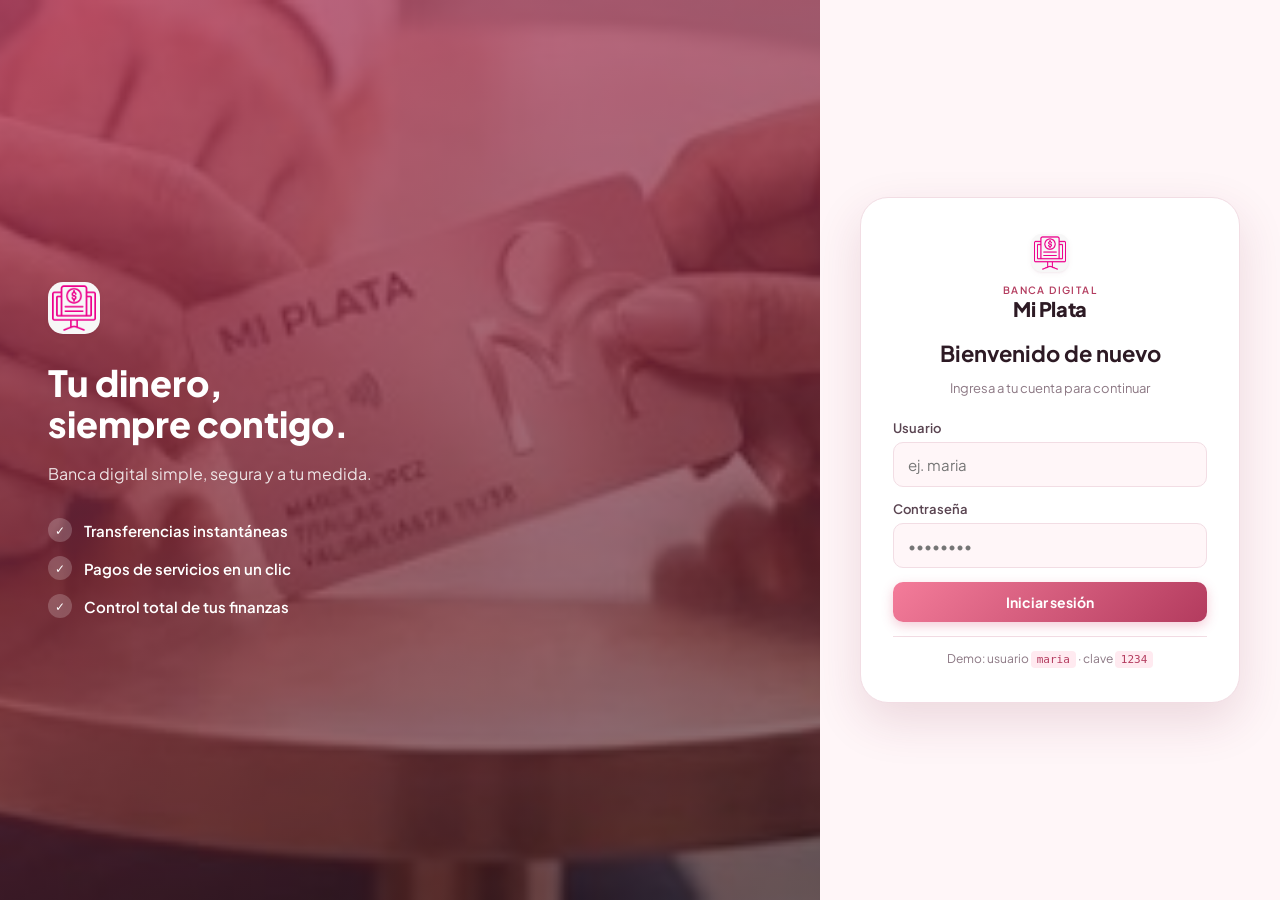
==== index.html @ be12c10a "actualizaciones hechas al cajero" ====
<!DOCTYPE html>
<html lang="es">
<head>
  <meta charset="UTF-8" />
  <meta name="viewport" content="width=device-width, initial-scale=1.0" />
  <title>Mi Plata · Panel del Cajero</title>
  <link rel="preconnect" href="https://fonts.googleapis.com" />
  <link rel="preconnect" href="https://fonts.gstatic.com" crossorigin />
  <link href="https://fonts.googleapis.com/css2?family=Plus+Jakarta+Sans:wght@400;500;600;700;800&display=swap" rel="stylesheet" />
  <link rel="icon" href="img/favicon.ico" type="image/x-icon" />
  <link rel="stylesheet" href="css/main.css" />
</head>
<body>

<!-- ============================================================
     LOGIN
     ============================================================ -->
<div id="login" class="login-screen">

  <!-- Panel promocional (solo desktop) -->
  <div class="login-promo">
    <div class="promo-slide" style="background-image:url('img/miplata_principio.jpg')"></div>
    <div class="promo-slide" style="background-image:url('img/miplata_marketing.jpg');animation-delay:-10s"></div>
    <div class="promo-slide" style="background-image:url('img/miplata_card.jpg');animation-delay:-5s"></div>
    <div class="promo-overlay"></div>
    <div class="promo-content">
      <div class="logo-mark" style="background:url('img/miplatalogo.jpeg') center/cover no-repeat, #fff;width:52px;height:52px;border-radius:15px;margin-bottom:28px"></div>
      <h2 class="promo-titulo">Tu dinero,<br>siempre contigo.</h2>
      <p class="promo-sub">Banca digital simple, segura y a tu medida.</p>
      <ul class="promo-lista">
        <li>Transferencias instantáneas</li>
        <li>Pagos de servicios en un clic</li>
        <li>Control total de tus finanzas</li>
      </ul>
    </div>
  </div>

  <!-- Formulario de login -->
  <div class="login-card-wrap">
    <div class="login-card">
      <div class="logo">
        <div class="logo-mark" style="background:url('img/miplatalogo.jpeg') center/cover no-repeat, #fff;"></div>
        <div style="text-align:center">
          <small>Banca Digital</small>
          <div>Mi Plata</div>
        </div>
      </div>
      <h1>Bienvenido de nuevo</h1>
      <p class="sub">Ingresa a tu cuenta para continuar</p>

      <div id="intentos" class="intentos">⚠ Intento <span id="intentosNum">1</span> de 3</div>

      <form id="formLogin" autocomplete="off">
        <div class="field">
          <label>Usuario</label>
          <input type="text" id="loginUser" placeholder="ej. maria" required />
        </div>
        <div class="field">
          <label>Contraseña</label>
          <input type="password" id="loginPass" placeholder="••••••••" required />
        </div>
        <button type="submit" class="btn btn-primary" style="width:100%;justify-content:center;">
          Iniciar sesión
        </button>
      </form>

      <div class="login-hint">
        Demo: usuario <code>maria</code> · clave <code>1234</code>
      </div>
    </div>
  </div>

</div>

<!-- ============================================================
     APP SHELL
     ============================================================ -->
<div id="app" class="shell hidden">

  <!-- ── Sidebar ─────────────────────────────────────────────────────── -->
  <aside class="sidebar" id="sidebar">
    <div class="logo">
      <div class="logo-mark" style="background:url('img/miplatalogo.jpeg') center/cover no-repeat, #fff;"></div>
      <div>
        <small>Banca Digital</small>
        <div>Mi Plata</div>
      </div>
    </div>

    <div class="nav-section-title">Inicio</div>
    <button class="side-btn active" data-action="inicio">
      <svg viewBox="0 0 24 24" fill="none" stroke-width="2" stroke-linecap="round" stroke-linejoin="round"><path d="M3 9l9-7 9 7v11a2 2 0 0 1-2 2h-4a2 2 0 0 1-2-2v-5h-2v5a2 2 0 0 1-2 2H5a2 2 0 0 1-2-2z"/></svg>
      Dashboard
    </button>
    <button class="side-btn" data-action="perfil">
      <svg viewBox="0 0 24 24" fill="none" stroke-width="2" stroke-linecap="round" stroke-linejoin="round"><path d="M20 21v-2a4 4 0 0 0-4-4H8a4 4 0 0 0-4 4v2"/><circle cx="12" cy="7" r="4"/></svg>
      Mi perfil
    </button>

    <div class="nav-section-title">Transacciones</div>
    <button class="side-btn" data-action="consignar">
      <svg viewBox="0 0 24 24" fill="none" stroke-width="2" stroke-linecap="round" stroke-linejoin="round"><line x1="12" y1="5" x2="12" y2="19"/><line x1="5" y1="12" x2="19" y2="12"/></svg>
      Consignar
    </button>
    <button class="side-btn" data-action="retirar">
      <svg viewBox="0 0 24 24" fill="none" stroke-width="2" stroke-linecap="round" stroke-linejoin="round"><line x1="5" y1="12" x2="19" y2="12"/></svg>
      Retirar
    </button>
    <button class="side-btn" data-action="transferir">
      <svg viewBox="0 0 24 24" fill="none" stroke-width="2" stroke-linecap="round" stroke-linejoin="round"><polyline points="17 1 21 5 17 9"/><path d="M3 11V9a4 4 0 0 1 4-4h14"/><polyline points="7 23 3 19 7 15"/><path d="M21 13v2a4 4 0 0 1-4 4H3"/></svg>
      Transferir
    </button>
    <button class="side-btn" data-action="consultar">
      <svg viewBox="0 0 24 24" fill="none" stroke-width="2" stroke-linecap="round" stroke-linejoin="round"><circle cx="12" cy="12" r="10"/><path d="M12 6v6l4 2"/></svg>
      Consultar saldo
    </button>

    <div class="nav-section-title">Servicios</div>
    <button class="side-btn" data-action="servicios">
      <svg viewBox="0 0 24 24" fill="none" stroke-width="2" stroke-linecap="round" stroke-linejoin="round"><path d="M3 12h2l3-9 6 18 3-9h4"/></svg>
      Pagar servicios
    </button>
    <button class="side-btn" data-action="recargas">
      <svg viewBox="0 0 24 24" fill="none" stroke-width="2" stroke-linecap="round" stroke-linejoin="round"><rect x="5" y="2" width="14" height="20" rx="2"/><line x1="12" y1="18" x2="12.01" y2="18"/></svg>
      Recargas
    </button>
    <button class="side-btn" data-action="comprarTC">
      <svg viewBox="0 0 24 24" fill="none" stroke-width="2" stroke-linecap="round" stroke-linejoin="round"><rect x="2" y="5" width="20" height="14" rx="2"/><line x1="2" y1="10" x2="22" y2="10"/></svg>
      Comprar a cuotas
    </button>

    <div class="nav-section-title">Documentos</div>
    <button class="side-btn" data-action="movimientos">
      <svg viewBox="0 0 24 24" fill="none" stroke-width="2" stroke-linecap="round" stroke-linejoin="round"><line x1="8" y1="6" x2="21" y2="6"/><line x1="8" y1="12" x2="21" y2="12"/><line x1="8" y1="18" x2="21" y2="18"/><line x1="3" y1="6" x2="3.01" y2="6"/><line x1="3" y1="12" x2="3.01" y2="12"/><line x1="3" y1="18" x2="3.01" y2="18"/></svg>
      Movimientos
    </button>
    <button class="side-btn" data-action="extractos">
      <svg viewBox="0 0 24 24" fill="none" stroke-width="2" stroke-linecap="round" stroke-linejoin="round"><path d="M14 2H6a2 2 0 0 0-2 2v16a2 2 0 0 0 2 2h12a2 2 0 0 0 2-2V8z"/><polyline points="14 2 14 8 20 8"/><line x1="9" y1="13" x2="15" y2="13"/><line x1="9" y1="17" x2="15" y2="17"/></svg>
      Extractos
    </button>

    <div class="sidebar-spacer"></div>

    <div class="side-user">
      <div class="avatar" id="avatarSide">M</div>
      <div class="side-user-info">
        <div class="nombre" id="userNombre">María López</div>
        <div class="doc" id="userDoc">CC 1.234.567</div>
      </div>
    </div>
  </aside>

  <!-- ── Main ──────────────────────────────────────────────────────────── -->
  <main class="main">

    <!-- Top bar -->
    <div class="topbar">
      <button class="top-btn menu-toggle" id="btnMenu" title="Menú">
        <svg viewBox="0 0 24 24" fill="none" stroke-width="2" stroke-linecap="round" stroke-linejoin="round"><line x1="3" y1="6" x2="21" y2="6"/><line x1="3" y1="12" x2="21" y2="12"/><line x1="3" y1="18" x2="21" y2="18"/></svg>
      </button>
      <h1 id="pageTitle">Inicio<small id="pageSub">Resumen de tus cuentas</small></h1>

      <button class="top-btn" data-action="perfil" title="Perfil">
        <svg viewBox="0 0 24 24" fill="none" stroke-width="2" stroke-linecap="round" stroke-linejoin="round"><path d="M20 21v-2a4 4 0 0 0-4-4H8a4 4 0 0 0-4 4v2"/><circle cx="12" cy="7" r="4"/></svg>
      </button>

      <!-- Notificaciones -->
      <div class="dropdown" id="notifDropdown">
        <button class="top-btn" id="btnNotif" title="Notificaciones">
          <svg viewBox="0 0 24 24" fill="none" stroke-width="2" stroke-linecap="round" stroke-linejoin="round"><path d="M18 8A6 6 0 0 0 6 8c0 7-3 9-3 9h18s-3-2-3-9"/><path d="M13.73 21a2 2 0 0 1-3.46 0"/></svg>
          <div class="dot"></div>
        </button>
        <div class="dropdown-menu" style="min-width:300px">
          <div style="padding:8px 12px;font-weight:700;font-size:13px">Notificaciones</div>
          <div class="dropdown-divider"></div>
          <div class="notif-item">
            <div class="notif-title">Consignación recibida</div>
            <div class="notif-text">Recibiste $500.000 de Pago de nómina en Cuenta de Ahorros.</div>
            <div class="notif-time">Hace 2 días</div>
          </div>
          <div class="notif-item">
            <div class="notif-title">Pago de tarjeta próximo</div>
            <div class="notif-text">Recuerda pagar tu tarjeta antes del 25 del mes.</div>
            <div class="notif-time">Hace 5 días</div>
          </div>
          <div class="notif-item">
            <div class="notif-title">Tasa de interés actualizada</div>
            <div class="notif-text">Tu cuenta de ahorros ahora genera 1.5% mensual.</div>
            <div class="notif-time">Hace 1 semana</div>
          </div>
        </div>
      </div>

      <!-- Atajos rápidos -->
      <div class="dropdown" id="atajosDropdown">
        <button class="top-btn" id="btnAtajos" title="Atajos rápidos">
          <svg viewBox="0 0 24 24" fill="none" stroke-width="2" stroke-linecap="round" stroke-linejoin="round"><polyline points="13 2 3 14 12 14 11 22 21 10 12 10 13 2"/></svg>
        </button>
        <div class="dropdown-menu">
          <div style="padding:8px 12px;font-weight:700;font-size:13px">Atajos rápidos</div>
          <div class="dropdown-divider"></div>
          <button class="dropdown-item" data-action="consignar"><span class="icon">＋</span><span>Consignar a Ahorros</span></button>
          <button class="dropdown-item" data-action="transferir"><span class="icon">↻</span><span>Transferir entre cuentas</span></button>
          <button class="dropdown-item" data-action="servicios"><span class="icon">⚡</span><span>Pagar servicios</span></button>
          <div class="dropdown-divider"></div>
          <button class="dropdown-item" data-action="cambiarPass"><span class="icon">🔒</span><span>Cambiar contraseña</span></button>
          <button class="dropdown-item" id="btnLogout"><span class="icon">⏻</span><span>Cerrar sesión</span></button>
        </div>
      </div>
    </div><!-- /topbar -->

    <!-- ====================================================
         Vista: Dashboard
         ==================================================== -->
    <div id="viewDashboard" class="view">
      <div class="row-2">
        <!-- Tarjeta -->
        <div>
          <div class="saldo-card">
            <div class="card-top">
              <div class="saldo-tipo-tabs" id="cuentaTabs"></div>
              <div class="card-brand">
                <div class="b-name">Mi Plata</div>
                <div class="b-sub">Banca Digital</div>
              </div>
            </div>

            <div class="card-chip-row">
              <div class="card-chip"></div>
              <div class="card-wave">
                <svg viewBox="0 0 24 24" fill="none" stroke="currentColor" stroke-width="2" stroke-linecap="round">
                  <path d="M8.5 8.5a5 5 0 0 1 0 7"/>
                  <path d="M11.5 5.5a9 9 0 0 1 0 13"/>
                  <path d="M14.5 2.5a13 13 0 0 1 0 19"/>
                </svg>
              </div>
              <button class="toggle-eye" id="toggleEye" title="Mostrar/ocultar saldo" style="margin-left:auto">
                <svg viewBox="0 0 24 24" fill="none" stroke-width="2" stroke-linecap="round" stroke-linejoin="round" style="width:14px;height:14px;stroke:#fff">
                  <path d="M1 12s4-8 11-8 11 8 11 8-4 8-11 8-11-8-11-8z"/>
                  <circle cx="12" cy="12" r="3"/>
                </svg>
              </button>
            </div>

            <div class="saldo-label" id="saldoLabel">Saldo disponible</div>
            <div class="saldo-amount">
              <span class="currency">COP</span>
              <span id="saldoMonto">$0</span>
            </div>

            <div class="card-number" id="cardNumber">
              <span>••••</span><span>••••</span><span>••••</span><span>2210</span>
            </div>

            <div class="card-bottom">
              <div>
                <div class="card-meta-label">Titular</div>
                <div class="card-meta-val" id="cardTitular">María López</div>
              </div>
              <div>
                <div class="card-meta-label">Válida hasta</div>
                <div class="card-meta-val" id="cardExpira">12/28</div>
              </div>
              <div class="card-network" title="Mi Plata">
                <div class="card-network-dot"></div>
                <div class="card-network-dot"></div>
              </div>
            </div>
          </div>

          <div class="stats">
            <div class="stat">
              <div class="label">Ingresos del mes</div>
              <div class="val" id="statIngresos">$0</div>
              <div class="delta up">▲ Movimientos entrantes</div>
            </div>
            <div class="stat">
              <div class="label">Gastos del mes</div>
              <div class="val" id="statGastos">$0</div>
              <div class="delta down">▼ Salidas + transferencias</div>
            </div>
            <div class="stat">
              <div class="label">Movimientos</div>
              <div class="val" id="statCount">0</div>
              <div class="delta">Total registrados</div>
            </div>
          </div>
        </div>

        <!-- Movimientos recientes -->
        <div>
          <div class="panel">
            <div class="panel-titulo">
              <h3>Movimientos recientes</h3>
              <a id="verTodos">Ver todos →</a>
            </div>
            <div id="listaMovs"></div>
          </div>
        </div>
      </div>
    </div><!-- /viewDashboard -->

    <!-- ====================================================
         Vista: Perfil  (página completa)
         ==================================================== -->
    <div id="viewPerfil" class="view hidden">
      <button class="back-btn" data-action="inicio">
        <svg width="14" height="14" viewBox="0 0 24 24" fill="none" stroke="currentColor" stroke-width="2" stroke-linecap="round" stroke-linejoin="round"><line x1="19" y1="12" x2="5" y2="12"/><polyline points="12 19 5 12 12 5"/></svg>
        Volver al dashboard
      </button>

      <div class="perfil-page">
        <!-- Foto + identidad -->
        <div class="perfil-photo-card">
          <div class="perfil-photo-wrap" id="perfilPhotoWrap">
            <span id="perfilPhotoIniciales">M</span>
            <div class="overlay">Cambiar foto</div>
          </div>
          <input type="file" id="perfilPhotoInput" accept="image/*" hidden />
          <div class="perfil-name" id="perfilNombreCard">María López</div>
          <div class="perfil-doc" id="perfilDocCard">CC 1.234.567</div>
          <div class="perfil-photo-actions">
            <button class="btn btn-ghost" id="btnSubirFoto">📷 Subir foto</button>
            <button class="btn btn-ghost" id="btnQuitarFoto">Quitar</button>
          </div>
        </div>

        <!-- Datos + cambio de clave -->
        <div>
          <div class="perfil-section">
            <h3>Datos personales</h3>
            <div class="desc">Actualiza la información de tu cuenta. Estos datos aparecen en tus comprobantes.</div>
            <div class="field-row">
              <div class="field"><label>Nombre completo</label><input id="pfNombre" /></div>
              <div class="field"><label>Identificación (CC)</label><input id="pfId" /></div>
            </div>
            <div class="field-row">
              <div class="field"><label>Celular</label><input id="pfCel" /></div>
              <div class="field"><label>Correo electrónico</label><input id="pfMail" type="email" placeholder="tu@correo.com" /></div>
            </div>
            <div class="field-row">
              <div class="field"><label>Usuario</label><input id="pfUser" /></div>
              <div class="field"><label>Dirección</label><input id="pfDir" placeholder="Calle 1 # 2-3" /></div>
            </div>
            <div style="display:flex;gap:10px;justify-content:flex-end;margin-top:8px">
              <button class="btn btn-ghost" id="btnRevertirPerfil">Cancelar cambios</button>
              <button class="btn btn-primary" id="btnGuardarPerfil">💾 Guardar cambios</button>
            </div>
          </div>

          <div class="perfil-section">
            <h3>Cambiar contraseña</h3>
            <div class="desc">Por seguridad, confirma tu clave actual antes de elegir una nueva.</div>
            <div class="field"><label>Clave actual</label><input type="password" id="pfPassActual" /></div>
            <div class="field-row">
              <div class="field"><label>Nueva clave</label><input type="password" id="pfPassNueva" /></div>
              <div class="field"><label>Confirmar nueva clave</label><input type="password" id="pfPassConfirma" /></div>
            </div>
            <div style="display:flex;gap:10px;justify-content:flex-end">
              <button class="btn btn-primary" id="btnCambiarPass">🔒 Actualizar contraseña</button>
            </div>
          </div>
        </div>
      </div>
    </div><!-- /viewPerfil -->

    <!-- ====================================================
         Vista: Movimientos  (página completa)
         ==================================================== -->
    <div id="viewMovimientos" class="view hidden">
      <button class="back-btn" data-action="inicio">
        <svg width="14" height="14" viewBox="0 0 24 24" fill="none" stroke="currentColor" stroke-width="2" stroke-linecap="round" stroke-linejoin="round"><line x1="19" y1="12" x2="5" y2="12"/><polyline points="12 19 5 12 12 5"/></svg>
        Volver al dashboard
      </button>

      <div class="panel">
        <div class="panel-titulo">
          <h3>Historial de movimientos</h3>
          <span id="movPageCuenta" style="font-size:13px;color:var(--tinta-3)"></span>
        </div>

        <!-- Selector de cuenta -->
        <div class="extracto-tabs" id="movPageTabs"></div>

        <!-- Lista completa -->
        <div id="movPageLista"></div>

        <div style="margin-top:14px;padding-top:14px;border-top:1px solid var(--linea);
                    font-size:12px;color:var(--tinta-3);text-align:center;">
          💡 Toca cualquier movimiento para ver el comprobante
        </div>

        <div style="display:flex;justify-content:flex-end;margin-top:14px">
          <button class="btn btn-primary" data-action="extractos">Ver extractos →</button>
        </div>
      </div>
    </div><!-- /viewMovimientos -->

    <!-- ====================================================
         Vista: Extractos  (página completa)
         ==================================================== -->
    <div id="viewExtractos" class="view hidden">
      <button class="back-btn" data-action="inicio">
        <svg width="14" height="14" viewBox="0 0 24 24" fill="none" stroke="currentColor" stroke-width="2" stroke-linecap="round" stroke-linejoin="round"><line x1="19" y1="12" x2="5" y2="12"/><polyline points="12 19 5 12 12 5"/></svg>
        Volver al dashboard
      </button>

      <div class="panel">
        <div class="panel-titulo">
          <h3>Extractos</h3>
          <button class="btn btn-primary" id="btnDescExtractoPage" style="padding:8px 14px;font-size:13px">
            ⬇ Descargar extracto
          </button>
        </div>

        <!-- Filtros -->
        <div class="extracto-tabs" id="extractoTabsPage">
          <button class="extracto-tab active" data-f="todos">Todos</button>
          <button class="extracto-tab" data-f="consignacion">Consignaciones</button>
          <button class="extracto-tab" data-f="retiro">Retiros</button>
          <button class="extracto-tab" data-f="transferencia">Transferencias</button>
          <button class="extracto-tab" data-f="servicio">Servicios</button>
          <button class="extracto-tab" data-f="compra">Compras</button>
        </div>

        <!-- Lista filtrada -->
        <div id="extractoListaPage"></div>

        <div style="margin-top:14px;padding-top:14px;border-top:1px solid var(--linea);
                    font-size:12px;color:var(--tinta-3);text-align:center;">
          💡 Toca cualquier movimiento para ver el comprobante y descargarlo
        </div>
      </div>
    </div><!-- /viewExtractos -->

  </main>
</div><!-- /app -->

<!-- Modal genérico -->
<div id="modal" class="modal-backdrop">
  <div class="modal" id="modalBox">
    <div class="modal-header">
      <div>
        <h2 id="modalTitulo">Título</h2>
        <p id="modalSub"></p>
      </div>
      <button class="modal-close" id="modalClose">
        <svg width="14" height="14" viewBox="0 0 24 24" fill="none" stroke="currentColor" stroke-width="2.5" stroke-linecap="round">
          <line x1="18" y1="6" x2="6" y2="18"/><line x1="6" y1="6" x2="18" y2="18"/>
        </svg>
      </button>
    </div>
    <div class="modal-body" id="modalBody"></div>
    <div class="modal-footer" id="modalFooter"></div>
  </div>
</div>

<!-- Recibo printable (oculto, solo para imprimir) -->
<div id="reciboPrintable" style="display:none"></div>

<!-- Toast container -->
<div id="toastWrap" class="toast-wrap"></div>

<!-- Módulo principal — usa ES6 modules (requiere servidor: Live Server / http) -->
<script type="module" src="js/app.js"></script>
</body>
</html>
---- css/main.css ----
/* ── Tokens: Rosado Pastel ─────────────────────────────────────────────── */
:root {
  --rosa-50:  #FFF6F8;
  --rosa-100: #FFEAF0;
  --rosa-200: #FFD6E0;
  --rosa-300: #FFBCCC;
  --rosa-400: #FF9FB5;
  --rosa-500: #F47C9A;
  --rosa-600: #D9577A;
  --rosa-700: #B33B5E;
  --rosa-800: #7A2640;

  --crema:    #FFFBF7;
  --tinta:    #2D1A24;
  --tinta-2:  #5A4451;
  --tinta-3:  #8C7884;
  --linea:    #F2DDE4;

  --verde:    #2BB07A;
  --verde-bg: #E6F7EF;
  --rojo:     #D94A5A;
  --rojo-bg:  #FCE4E7;
  --ambar:    #C98A14;
  --ambar-bg: #FFF3D6;
  --azul:     #4A6CD9;
  --azul-bg:  #E7ECFC;

  --sombra-sm: 0 1px 2px rgba(122,38,64,.06), 0 2px 6px rgba(122,38,64,.04);
  --sombra-md: 0 4px 14px rgba(122,38,64,.08), 0 12px 28px rgba(122,38,64,.06);
  --sombra-lg: 0 18px 48px rgba(122,38,64,.14);

  --r-sm: 10px;
  --r-md: 16px;
  --r-lg: 22px;
  --r-xl: 28px;
}

* { box-sizing: border-box; }
html, body { margin: 0; padding: 0; }
body {
  font-family: 'Plus Jakarta Sans', system-ui, -apple-system, sans-serif;
  background:
    radial-gradient(1200px 600px at 10% -10%, var(--rosa-200) 0%, transparent 60%),
    radial-gradient(900px 500px at 110% 10%, var(--rosa-100) 0%, transparent 55%),
    var(--rosa-50);
  color: var(--tinta);
  min-height: 100vh;
  -webkit-font-smoothing: antialiased;
}
button { font-family: inherit; cursor: pointer; }
input, select, textarea { font-family: inherit; }

/* ── Layout: sidebar + main ────────────────────────────────────────────── */
.shell {
  display: grid;
  grid-template-columns: 250px 1fr;
  min-height: 100vh;
}
@media (max-width: 880px) {
  .shell { grid-template-columns: 1fr; }
  .sidebar { display: none; }
  .sidebar.open { display: flex; position: fixed; inset: 0 30% 0 0; z-index: 90; box-shadow: var(--sombra-lg); }
}

/* ── Sidebar ────────────────────────────────────────────────────────────── */
.sidebar {
  background: #fff;
  border-right: 1px solid var(--linea);
  display: flex; flex-direction: column;
  padding: 22px 14px;
  position: sticky; top: 0; height: 100vh;
  overflow-y: auto;
}
.logo {
  display: flex; align-items: center; gap: 12px;
  font-weight: 800; font-size: 20px; letter-spacing: -.02em;
  color: var(--tinta);
  padding: 0 8px 22px;
  margin-bottom: 14px;
  border-bottom: 1px solid var(--linea);
}
.logo-mark {
  width: 38px; height: 38px; border-radius: 11px;
  background: linear-gradient(135deg, var(--rosa-400), var(--rosa-600));
  display: grid; place-items: center;
  color: #fff; font-weight: 800; font-size: 17px;
  box-shadow: var(--sombra-sm);
}
.logo small { color: var(--rosa-700); font-weight: 600; font-size: 10px; letter-spacing: .14em; text-transform: uppercase; display: block; }

.nav-section-title {
  font-size: 10px; font-weight: 700;
  color: var(--tinta-3); text-transform: uppercase; letter-spacing: .14em;
  padding: 14px 12px 6px;
}
.side-btn {
  display: flex; align-items: center; gap: 12px;
  width: 100%;
  background: transparent; border: 0;
  padding: 11px 12px;
  border-radius: var(--r-sm);
  font-size: 14px; font-weight: 600;
  color: var(--tinta-2);
  transition: all .14s ease;
  cursor: pointer;
  text-align: left;
  margin-bottom: 2px;
}
.side-btn:hover { background: var(--rosa-50); color: var(--rosa-700); }
.side-btn:active { transform: scale(.98); }
.side-btn.active {
  background: linear-gradient(135deg, var(--rosa-100), var(--rosa-200));
  color: var(--rosa-700);
}
.side-btn svg { width: 18px; height: 18px; stroke: currentColor; flex-shrink: 0; }
.side-btn .badge {
  margin-left: auto;
  background: var(--rosa-500); color: #fff;
  font-size: 10px; font-weight: 700;
  padding: 2px 7px; border-radius: 999px;
}

.sidebar-spacer { flex: 1; }
.side-user {
  border-top: 1px solid var(--linea);
  padding-top: 12px; margin-top: 8px;
  display: flex; align-items: center; gap: 10px;
  padding-left: 8px;
}
.avatar {
  width: 38px; height: 38px; border-radius: 999px;
  background: linear-gradient(135deg, var(--rosa-300), var(--rosa-500));
  color: #fff; display: grid; place-items: center;
  font-weight: 700; font-size: 14px; flex-shrink: 0;
  overflow: hidden;
}
.side-user-info { flex: 1; min-width: 0; }
.side-user-info .nombre { font-size: 13px; font-weight: 700; }
.side-user-info .doc { font-size: 11px; color: var(--tinta-3); }

/* ── Main ───────────────────────────────────────────────────────────────── */
.main {
  padding: 22px 28px 60px;
  max-width: 1200px;
  width: 100%;
  overflow-x: hidden;
}
@media (max-width: 600px) { .main { padding: 16px 16px 60px; } }

/* Top bar */
.topbar {
  display: flex; align-items: center; gap: 10px;
  margin-bottom: 22px;
}
.topbar h1 {
  margin: 0; font-size: 22px; font-weight: 800;
  letter-spacing: -.02em;
  flex: 1;
}
.topbar h1 small { display: block; font-size: 12px; color: var(--tinta-3); font-weight: 500; margin-top: 2px; }
.top-btn {
  background: #fff;
  border: 1px solid var(--linea);
  width: 40px; height: 40px;
  border-radius: 12px;
  display: grid; place-items: center;
  box-shadow: var(--sombra-sm);
  transition: all .14s ease;
  color: var(--tinta-2);
  position: relative;
}
.top-btn:hover { background: var(--rosa-50); border-color: var(--rosa-300); color: var(--rosa-700); }
.top-btn svg { width: 17px; height: 17px; stroke: currentColor; }
.top-btn .dot {
  position: absolute; top: 8px; right: 8px;
  width: 8px; height: 8px; border-radius: 999px;
  background: var(--rosa-500); border: 2px solid #fff;
}

.menu-toggle { display: none; }
@media (max-width: 880px) { .menu-toggle { display: grid; } }

/* ── Tarjeta de saldo ───────────────────────────────────────────────────── */
.saldo-card {
  background:
    radial-gradient(120% 80% at 100% 0%, rgba(255,255,255,.22) 0%, transparent 55%),
    radial-gradient(80% 60% at 0% 100%, rgba(0,0,0,.18) 0%, transparent 55%),
    linear-gradient(135deg, var(--rosa-400) 0%, var(--rosa-600) 50%, var(--rosa-800) 100%);
  color: #fff;
  border-radius: 20px;
  padding: 22px 24px;
  position: relative;
  overflow: hidden;
  box-shadow: var(--sombra-lg), inset 0 1px 0 rgba(255,255,255,.35), inset 0 -1px 0 rgba(0,0,0,.12);
  aspect-ratio: 1.586 / 1;
  max-width: 520px;
  display: flex; flex-direction: column;
}
.saldo-card::before {
  content: '';
  position: absolute; right: -30%; top: -40%;
  width: 110%; height: 130%;
  background: radial-gradient(circle, rgba(255,255,255,.14), transparent 60%);
  pointer-events: none;
}
.saldo-card::after {
  content: '';
  position: absolute; inset: 0;
  background: linear-gradient(115deg, transparent 40%, rgba(255,255,255,.08) 50%, transparent 60%);
  pointer-events: none;
}
.card-top {
  display: flex; align-items: flex-start; justify-content: space-between;
  gap: 12px; position: relative; z-index: 3;
}
.card-brand { text-align: right; font-weight: 800; line-height: 1; }
.card-brand .b-name { font-size: 16px; }
.card-brand .b-sub { font-size: 8px; opacity: .8; letter-spacing: .2em; text-transform: uppercase; margin-top: 4px; font-weight: 600; }
.card-chip-row {
  display: flex; align-items: center; gap: 14px;
  margin: 16px 0 4px; position: relative; z-index: 3;
}
.card-chip {
  width: 40px; height: 32px; border-radius: 6px;
  background: linear-gradient(135deg, #f5d28b 0%, #c9a24a 50%, #f5d28b 100%);
  position: relative;
  box-shadow: inset 0 0 0 1px rgba(0,0,0,.15);
}
.card-chip::before {
  content: ''; position: absolute; left: 8px; right: 8px; top: 9px;
  height: 1px; background: rgba(0,0,0,.25);
  box-shadow: 0 5px 0 rgba(0,0,0,.25), 0 10px 0 rgba(0,0,0,.25);
}
.card-wave { width: 20px; height: 20px; color: rgba(255,255,255,.85); }
.saldo-tipo-tabs {
  display: flex; gap: 4px;
  background: rgba(255,255,255,.18);
  padding: 3px; border-radius: 999px;
  width: fit-content;
  backdrop-filter: blur(8px);
  position: relative; z-index: 3;
}
.saldo-tab {
  background: transparent; border: 0; color: rgba(255,255,255,.85);
  padding: 5px 10px; border-radius: 999px;
  font-size: 11px; font-weight: 600;
  transition: all .2s ease;
}
.saldo-tab.active { background: #fff; color: var(--rosa-700); box-shadow: 0 4px 10px rgba(0,0,0,.08); }
.saldo-label { font-size: 10px; opacity: .85; margin: 0 0 3px; position: relative; z-index: 3; letter-spacing: .12em; text-transform: uppercase; font-weight: 600; }
.saldo-amount {
  font-size: 28px; font-weight: 800; letter-spacing: -.02em;
  position: relative; z-index: 3;
  display: flex; align-items: baseline; gap: 8px;
  margin-bottom: 4px;
}
.saldo-amount .currency { font-size: 13px; opacity: .8; font-weight: 600; }
.card-number {
  font-family: 'Plus Jakarta Sans', monospace;
  font-size: 18px; letter-spacing: .14em;
  font-weight: 700;
  margin-top: auto;
  text-shadow: 0 1px 1px rgba(0,0,0,.18);
  position: relative; z-index: 3;
  display: flex; gap: 10px;
}
.card-bottom {
  display: flex; justify-content: space-between; align-items: flex-end;
  margin-top: 10px; gap: 14px;
  position: relative; z-index: 3;
}
.card-meta-label { font-size: 8px; opacity: .75; letter-spacing: .18em; text-transform: uppercase; font-weight: 600; margin-bottom: 2px; }
.card-meta-val { font-size: 12px; font-weight: 700; letter-spacing: .04em; text-transform: uppercase; }
.card-network { display: flex; align-items: center; }
.card-network-dot {
  width: 22px; height: 22px; border-radius: 999px;
  background: rgba(255,255,255,.85);
  margin-left: -8px; box-shadow: 0 1px 3px rgba(0,0,0,.15);
}
.card-network-dot:first-child { margin-left: 0; background: rgba(255,255,255,.6); }
.toggle-eye {
  background: rgba(255,255,255,.2); border: 0; width: 28px; height: 28px;
  border-radius: 999px; color: #fff;
  display: grid; place-items: center;
  transition: all .15s ease; flex-shrink: 0;
}
.toggle-eye:hover { background: rgba(255,255,255,.32); }

/* ── Layout columnas ────────────────────────────────────────────────────── */
.row-2 {
  display: grid;
  grid-template-columns: minmax(0, 1.05fr) minmax(0, 1fr);
  gap: 22px;
  align-items: start;
}
@media (max-width: 880px) { .row-2 { grid-template-columns: 1fr; } }

/* ── Stats ──────────────────────────────────────────────────────────────── */
.stats {
  display: grid;
  grid-template-columns: repeat(3, 1fr);
  gap: 12px;
  margin-top: 18px;
}
@media (max-width: 600px) { .stats { grid-template-columns: 1fr 1fr; } }
.stat {
  background: #fff; border: 1px solid var(--linea);
  border-radius: var(--r-md); padding: 14px;
  box-shadow: var(--sombra-sm);
}
.stat .label { font-size: 11px; color: var(--tinta-3); font-weight: 600; text-transform: uppercase; letter-spacing: .08em; }
.stat .val { font-size: 20px; font-weight: 800; margin-top: 4px; letter-spacing: -.01em; }
.stat .delta { font-size: 11px; font-weight: 600; margin-top: 2px; }
.stat .delta.up { color: var(--verde); }
.stat .delta.down { color: var(--rojo); }

/* ── Panel ──────────────────────────────────────────────────────────────── */
.panel {
  background: #fff;
  border: 1px solid var(--linea);
  border-radius: var(--r-lg);
  padding: 20px;
  box-shadow: var(--sombra-sm);
}
.panel-titulo {
  display: flex; align-items: center; justify-content: space-between;
  margin-bottom: 14px; gap: 8px;
}
.panel-titulo h3 { margin: 0; font-size: 15px; font-weight: 700; }
.panel-titulo a { color: var(--rosa-700); font-size: 12px; font-weight: 600; text-decoration: none; cursor: pointer; }
.panel-titulo a:hover { text-decoration: underline; }

/* ── Movimientos ────────────────────────────────────────────────────────── */
.movimiento {
  display: flex; align-items: center; gap: 12px;
  padding: 11px 0; border-bottom: 1px solid var(--linea);
  cursor: pointer;
  transition: background .12s ease;
  margin: 0 -8px; padding-left: 8px; padding-right: 8px;
  border-radius: 8px;
}
.movimiento:hover { background: var(--rosa-50); }
.movimiento:last-child { border-bottom: 0; }
.mov-icon {
  width: 36px; height: 36px; border-radius: 10px;
  display: grid; place-items: center; flex-shrink: 0;
}
.mov-icon.consig   { background: var(--verde-bg);  color: var(--verde); }
.mov-icon.retiro   { background: var(--rojo-bg);   color: var(--rojo); }
.mov-icon.transf   { background: var(--rosa-100);  color: var(--rosa-700); }
.mov-icon.servicio { background: var(--azul-bg);   color: var(--azul); }
.mov-icon.recarga  { background: var(--ambar-bg);  color: var(--ambar); }
.mov-icon.compra   { background: var(--rosa-100);  color: var(--rosa-700); }
.mov-icon svg { width: 16px; height: 16px; stroke: currentColor; }
.mov-info { flex: 1; min-width: 0; }
.mov-tipo { font-weight: 600; font-size: 14px; }
.mov-fecha { font-size: 11px; color: var(--tinta-3); margin-top: 1px; }
.mov-valor { font-weight: 700; font-size: 14px; white-space: nowrap; }
.mov-valor.in  { color: var(--verde); }
.mov-valor.out { color: var(--rojo); }
.mov-empty { text-align: center; color: var(--tinta-3); padding: 30px 0; font-size: 13px; }

/* ── Modal ──────────────────────────────────────────────────────────────── */
.modal-backdrop {
  position: fixed; inset: 0;
  background: rgba(45,26,36,.35);
  backdrop-filter: blur(6px);
  display: none; align-items: center; justify-content: center;
  z-index: 100; padding: 20px;
  animation: fade .2s ease;
}
.modal-backdrop.show { display: flex; }
@keyframes fade { from { opacity: 0; } to { opacity: 1; } }
@keyframes pop  { from { transform: scale(.96) translateY(8px); opacity: 0; } to { transform: scale(1) translateY(0); opacity: 1; } }
.modal {
  background: #fff;
  border-radius: var(--r-xl);
  width: 100%; max-width: 480px;
  box-shadow: var(--sombra-lg);
  animation: pop .25s cubic-bezier(.2,.9,.3,1.2);
  max-height: 90vh; overflow-y: auto;
}
.modal.wide { max-width: 640px; }
.modal-header {
  padding: 22px 24px 8px;
  display: flex; align-items: flex-start; justify-content: space-between; gap: 12px;
}
.modal-header h2 { margin: 0; font-size: 19px; font-weight: 700; letter-spacing: -.01em; }
.modal-header p  { margin: 4px 0 0; color: var(--tinta-3); font-size: 13px; }
.modal-close {
  background: var(--rosa-50); border: 0; width: 32px; height: 32px;
  border-radius: 999px;
  display: grid; place-items: center; flex-shrink: 0;
}
.modal-close:hover { background: var(--rosa-200); }
.modal-body   { padding: 18px 24px 24px; }
.modal-footer { padding: 0 24px 24px; display: flex; gap: 10px; justify-content: flex-end; flex-wrap: wrap; }

/* ── Formularios ────────────────────────────────────────────────────────── */
.field { margin-bottom: 14px; }
.field label {
  display: block; font-size: 13px; font-weight: 600;
  color: var(--tinta-2); margin-bottom: 6px;
}
.field input, .field select, .field textarea {
  width: 100%;
  background: var(--rosa-50);
  border: 1.5px solid var(--linea);
  padding: 12px 14px;
  border-radius: var(--r-sm);
  font-size: 15px; color: var(--tinta);
  transition: all .15s ease;
}
.field input:focus, .field select:focus, .field textarea:focus {
  outline: 0;
  border-color: var(--rosa-400);
  background: #fff;
  box-shadow: 0 0 0 4px var(--rosa-100);
}
.field-hint { font-size: 11px; color: var(--tinta-3); margin-top: 4px; }
.field-row  { display: grid; grid-template-columns: 1fr 1fr; gap: 12px; }

/* ── Botones ─────────────────────────────────────────────────────────────── */
.btn {
  border: 0; padding: 11px 18px;
  border-radius: var(--r-sm);
  font-weight: 700; font-size: 14px;
  transition: all .15s ease;
  display: inline-flex; align-items: center; gap: 8px;
}
.btn svg { width: 14px; height: 14px; stroke: currentColor; }
.btn-primary {
  background: linear-gradient(135deg, var(--rosa-500), var(--rosa-700));
  color: #fff;
  box-shadow: 0 4px 12px rgba(217,87,122,.3);
}
.btn-primary:hover { transform: translateY(-1px); box-shadow: 0 6px 16px rgba(217,87,122,.4); }
.btn-ghost   { background: var(--rosa-50);  color: var(--tinta-2); }
.btn-ghost:hover { background: var(--rosa-100); }
.btn-danger  { background: var(--rojo-bg); color: var(--rojo); }
.btn-danger:hover { background: var(--rojo); color: #fff; }

/* ── Toast ───────────────────────────────────────────────────────────────── */
.toast-wrap {
  position: fixed; top: 20px; right: 20px; z-index: 200;
  display: flex; flex-direction: column; gap: 10px;
}
.toast {
  background: #fff; border: 1px solid var(--linea);
  padding: 14px 18px; border-radius: var(--r-md);
  box-shadow: var(--sombra-md);
  display: flex; align-items: center; gap: 12px;
  min-width: 280px; max-width: 380px;
  animation: slideIn .3s cubic-bezier(.2,.9,.3,1.2);
  border-left: 4px solid var(--rosa-500);
}
.toast.success { border-left-color: var(--verde); }
.toast.error   { border-left-color: var(--rojo); }
.toast.warn    { border-left-color: var(--ambar); }
.toast-icon {
  width: 32px; height: 32px; border-radius: 999px;
  display: grid; place-items: center; flex-shrink: 0;
}
.toast.success .toast-icon { background: var(--verde-bg); color: var(--verde); }
.toast.error   .toast-icon { background: var(--rojo-bg);  color: var(--rojo); }
.toast.warn    .toast-icon { background: var(--ambar-bg); color: var(--ambar); }
.toast-icon svg { width: 16px; height: 16px; stroke: currentColor; }
.toast-text  { flex: 1; }
.toast-title { font-weight: 700; font-size: 14px; }
.toast-msg   { font-size: 12px; color: var(--tinta-3); margin-top: 2px; }
@keyframes slideIn  { from { transform: translateX(20px); opacity: 0; } to { transform: translateX(0); opacity: 1; } }
.toast.out { animation: slideOut .25s ease forwards; }
@keyframes slideOut { to { transform: translateX(20px); opacity: 0; } }

/* ── Login ───────────────────────────────────────────────────────────────── */
.login-screen {
  min-height: 100vh; display: flex;
  align-items: center; justify-content: center; padding: 24px;
}
.login-promo   { display: none; }
.login-card-wrap { width: 100%; max-width: 420px; }
.login-card {
  background: #fff; border-radius: var(--r-xl);
  padding: 36px 32px; width: 100%;
  box-shadow: var(--sombra-lg); border: 1px solid var(--linea);
}
.login-card .logo { margin: 0 auto 18px; justify-content: center; flex-direction: column; align-items: center; padding: 0; border: 0; }

/* Desktop: panel izquierdo promocional */
@media (min-width: 820px) {
  .login-screen    { padding: 0; align-items: stretch; }
  .login-promo     { display: block; flex: 1; position: relative; overflow: hidden; }
  .login-card-wrap {
    flex: 0 0 460px; max-width: 460px;
    display: flex; align-items: center; justify-content: center;
    padding: 48px 40px; background: var(--rosa-50);
  }
}

/* Slideshow de imágenes */
.promo-slide {
  position: absolute; inset: 0;
  background-size: cover; background-position: center;
  animation: promoFade 15s infinite;
}
@keyframes promoFade {
  0%, 28%    { opacity: 1; }
  33%, 95%   { opacity: 0; }
  100%       { opacity: 1; }
}
.promo-overlay {
  position: absolute; inset: 0; z-index: 1;
  background: linear-gradient(160deg, rgba(179,59,94,.78) 0%, rgba(45,26,36,.62) 100%);
}
.promo-content {
  position: relative; z-index: 2; color: #fff;
  padding: 52px 48px; height: 100%;
  display: flex; flex-direction: column; justify-content: center;
}
.promo-titulo { font-size: 36px; font-weight: 800; line-height: 1.15; margin: 0 0 16px; }
.promo-sub    { font-size: 16px; opacity: .85; margin: 0 0 32px; line-height: 1.6; }
.promo-lista  { list-style: none; padding: 0; margin: 0; display: flex; flex-direction: column; gap: 14px; }
.promo-lista li {
  font-size: 15px; font-weight: 600;
  display: flex; align-items: center; gap: 12px;
}
.promo-lista li::before {
  content: '✓'; flex-shrink: 0;
  width: 24px; height: 24px; border-radius: 50%;
  background: rgba(255,255,255,.2);
  display: grid; place-items: center; font-size: 12px;
}
.login-card h1 { margin: 0 0 4px; font-size: 22px; text-align: center; }
.login-card .sub { color: var(--tinta-3); font-size: 13px; text-align: center; margin-bottom: 24px; }
.intentos {
  background: var(--ambar-bg); color: var(--ambar);
  padding: 8px 12px; border-radius: var(--r-sm);
  font-size: 12px; font-weight: 600;
  text-align: center; margin-bottom: 14px; display: none;
}
.intentos.show { display: block; }
.login-hint {
  margin-top: 14px; padding-top: 14px; border-top: 1px solid var(--linea);
  text-align: center; font-size: 12px; color: var(--tinta-3);
}
.login-hint code { background: var(--rosa-100); color: var(--rosa-700); padding: 2px 6px; border-radius: 4px; font-size: 11px; }

.hidden { display: none !important; }

/* ── Grid de servicios ──────────────────────────────────────────────────── */
.servicios-grid {
  display: grid;
  grid-template-columns: repeat(3, 1fr);
  gap: 10px;
  margin-bottom: 14px;
}
@media (max-width: 480px) { .servicios-grid { grid-template-columns: repeat(2, 1fr); } }
.servicio-btn {
  background: var(--rosa-50); border: 1.5px solid transparent;
  border-radius: var(--r-md);
  padding: 14px 10px;
  text-align: center;
  transition: all .14s ease;
}
.servicio-btn:hover { border-color: var(--rosa-300); background: #fff; }
.servicio-btn.selected { border-color: var(--rosa-500); background: #fff; box-shadow: 0 0 0 3px var(--rosa-100); }
.servicio-emoji { font-size: 22px; margin-bottom: 4px; }
.servicio-nombre { font-size: 11px; font-weight: 700; color: var(--tinta-2); }

/* ── Selector de cuotas ─────────────────────────────────────────────────── */
.cuotas-grid { display: grid; grid-template-columns: repeat(6, 1fr); gap: 6px; }
.cuota-btn {
  background: var(--rosa-50); border: 1.5px solid transparent;
  border-radius: var(--r-sm);
  padding: 10px 4px;
  font-weight: 700; font-size: 14px;
  color: var(--tinta);
  transition: all .14s ease;
}
.cuota-btn:hover { border-color: var(--rosa-300); }
.cuota-btn.selected { border-color: var(--rosa-500); background: #fff; box-shadow: 0 0 0 3px var(--rosa-100); color: var(--rosa-700); }

.info-box {
  background: var(--rosa-50);
  border-left: 3px solid var(--rosa-400);
  padding: 12px 14px;
  border-radius: 8px;
  font-size: 13px;
  color: var(--tinta-2);
  line-height: 1.5;
}
.info-box.warn { background: var(--ambar-bg); color: var(--ambar); border-color: var(--ambar); }

/* ── Recibo / extracto ──────────────────────────────────────────────────── */
.recibo {
  background: #fff;
  border: 2px dashed var(--rosa-300);
  border-radius: var(--r-md);
  padding: 22px;
  font-family: 'Plus Jakarta Sans', monospace;
}
.recibo-header {
  text-align: center;
  padding-bottom: 14px;
  border-bottom: 1px dashed var(--linea);
  margin-bottom: 14px;
}
.recibo-header .marca {
  font-weight: 800; font-size: 18px;
  background: linear-gradient(135deg, var(--rosa-500), var(--rosa-700));
  -webkit-background-clip: text; background-clip: text; color: transparent;
  letter-spacing: -.01em;
}
.recibo-header .sub { font-size: 10px; color: var(--tinta-3); letter-spacing: .14em; text-transform: uppercase; margin-top: 2px; }
.recibo-tipo {
  text-align: center; margin: 12px 0;
  font-size: 13px; font-weight: 700;
  color: var(--rosa-700); text-transform: uppercase;
  letter-spacing: .12em;
}
.recibo-monto {
  text-align: center;
  font-size: 32px; font-weight: 800;
  letter-spacing: -.02em;
  margin: 10px 0 4px;
}
.recibo-monto.out { color: var(--rojo); }
.recibo-monto.in  { color: var(--verde); }
.recibo-fecha {
  text-align: center;
  font-size: 12px; color: var(--tinta-3);
  margin-bottom: 14px;
}
.recibo-divider { border-top: 1px dashed var(--linea); margin: 14px 0; }
.recibo-row {
  display: flex; justify-content: space-between; gap: 12px;
  font-size: 13px;
  padding: 6px 0;
}
.recibo-row .k { color: var(--tinta-3); font-weight: 500; }
.recibo-row .v { color: var(--tinta); font-weight: 700; text-align: right; }
.recibo-foot {
  text-align: center;
  margin-top: 18px; padding-top: 14px;
  border-top: 1px dashed var(--linea);
  font-size: 10px; color: var(--tinta-3);
  letter-spacing: .08em; text-transform: uppercase;
}
.recibo-status {
  display: inline-flex; align-items: center; gap: 6px;
  background: var(--verde-bg); color: var(--verde);
  padding: 4px 12px; border-radius: 999px;
  font-size: 11px; font-weight: 700;
  text-transform: uppercase; letter-spacing: .08em;
  margin: 0 auto;
}

/* ── Extractos: filtros ─────────────────────────────────────────────────── */
.extracto-tabs {
  display: flex; gap: 4px; padding: 4px;
  background: var(--rosa-50); border-radius: var(--r-sm);
  margin-bottom: 14px;
  overflow-x: auto;
}
.extracto-tab {
  background: transparent; border: 0;
  padding: 8px 14px; border-radius: 8px;
  font-size: 12px; font-weight: 600;
  color: var(--tinta-2);
  white-space: nowrap;
}
.extracto-tab.active { background: #fff; color: var(--rosa-700); box-shadow: var(--sombra-sm); }

/* ── Dropdown de notificaciones ─────────────────────────────────────────── */
.dropdown { position: relative; }
.dropdown-menu {
  position: absolute; right: 0; top: calc(100% + 6px);
  background: #fff;
  border: 1px solid var(--linea);
  border-radius: var(--r-md);
  box-shadow: var(--sombra-md);
  min-width: 280px;
  padding: 6px;
  display: none;
  z-index: 50;
  animation: pop .18s cubic-bezier(.2,.9,.3,1.2);
}
.dropdown.open .dropdown-menu { display: block; }
.dropdown-item {
  display: flex; align-items: center; gap: 10px;
  width: 100%; padding: 10px 12px;
  background: transparent; border: 0; border-radius: var(--r-sm);
  font-size: 13px; font-weight: 600;
  color: var(--tinta-2); text-align: left;
}
.dropdown-item:hover { background: var(--rosa-50); color: var(--rosa-700); }
.dropdown-item .icon {
  width: 28px; height: 28px; border-radius: 8px;
  background: var(--rosa-100); color: var(--rosa-700);
  display: grid; place-items: center; flex-shrink: 0;
  font-size: 14px;
}
.dropdown-divider { height: 1px; background: var(--linea); margin: 4px 6px; }
.notif-item { padding: 12px; border-radius: var(--r-sm); cursor: pointer; transition: background .12s ease; }
.notif-item:hover { background: var(--rosa-50); }
.notif-title { font-weight: 700; font-size: 13px; }
.notif-text  { font-size: 12px; color: var(--tinta-3); margin-top: 2px; line-height: 1.4; }
.notif-time  { font-size: 10px; color: var(--tinta-3); margin-top: 4px; text-transform: uppercase; letter-spacing: .08em; }

/* ── Vistas (router) ────────────────────────────────────────────────────── */
.view { animation: fade .25s ease; }

/* ── Página de Perfil ───────────────────────────────────────────────────── */
.perfil-page { display: grid; grid-template-columns: 320px 1fr; gap: 22px; align-items: start; }
@media (max-width: 880px) { .perfil-page { grid-template-columns: 1fr; } }

.perfil-photo-card {
  background: #fff; border: 1px solid var(--linea);
  border-radius: var(--r-lg); padding: 24px;
  box-shadow: var(--sombra-sm);
  text-align: center;
}
.perfil-photo-wrap {
  width: 140px; height: 140px;
  border-radius: 999px;
  margin: 0 auto 16px;
  background: linear-gradient(135deg, var(--rosa-300), var(--rosa-600));
  display: grid; place-items: center;
  color: #fff; font-weight: 800; font-size: 48px;
  box-shadow: var(--sombra-md);
  position: relative; overflow: hidden;
  cursor: pointer;
  transition: transform .2s ease;
}
.perfil-photo-wrap:hover { transform: scale(1.03); }
.perfil-photo-wrap img { width: 100%; height: 100%; object-fit: cover; }
.perfil-photo-wrap .overlay {
  position: absolute; inset: 0;
  background: rgba(45,26,36,.6);
  color: #fff; font-size: 11px; font-weight: 700;
  display: grid; place-items: center;
  opacity: 0; transition: opacity .2s ease;
  text-transform: uppercase; letter-spacing: .12em;
}
.perfil-photo-wrap:hover .overlay { opacity: 1; }
.perfil-name { font-weight: 800; font-size: 18px; margin: 6px 0 2px; }
.perfil-doc  { color: var(--tinta-3); font-size: 13px; margin-bottom: 14px; }
.perfil-photo-actions { display: flex; gap: 8px; justify-content: center; flex-wrap: wrap; }

.perfil-section {
  background: #fff; border: 1px solid var(--linea);
  border-radius: var(--r-lg); padding: 24px;
  box-shadow: var(--sombra-sm);
  margin-bottom: 18px;
}
.perfil-section h3 { margin: 0 0 4px; font-size: 16px; font-weight: 700; }
.perfil-section .desc { color: var(--tinta-3); font-size: 13px; margin-bottom: 18px; }

.back-btn {
  background: #fff; border: 1px solid var(--linea);
  padding: 8px 14px; border-radius: var(--r-sm);
  font-size: 13px; font-weight: 600;
  color: var(--tinta-2);
  display: inline-flex; align-items: center; gap: 6px;
  margin-bottom: 14px;
}
.back-btn:hover { background: var(--rosa-50); color: var(--rosa-700); border-color: var(--rosa-300); }

.avatar-img { width: 100%; height: 100%; object-fit: cover; border-radius: inherit; }

/* Tabs internos del modal Consignar */
.seg {
  display: flex; gap: 4px; padding: 4px;
  background: var(--rosa-50); border-radius: var(--r-sm);
  margin-bottom: 14px;
}
.seg button {
  flex: 1; background: transparent; border: 0;
  padding: 8px 12px; border-radius: 8px;
  font-size: 12px; font-weight: 600; color: var(--tinta-2);
}
.seg button.active { background: #fff; color: var(--rosa-700); box-shadow: var(--sombra-sm); }

/* ── Impresión ──────────────────────────────────────────────────────────── */
@media print {
  body * { visibility: hidden; }
  #reciboPrintable, #reciboPrintable * { visibility: visible; }
  #reciboPrintable {
    position: absolute; left: 0; top: 0; width: 100%;
    padding: 30px;
    background: #fff;
  }
  .recibo { border: 2px dashed #999; box-shadow: none; }
}
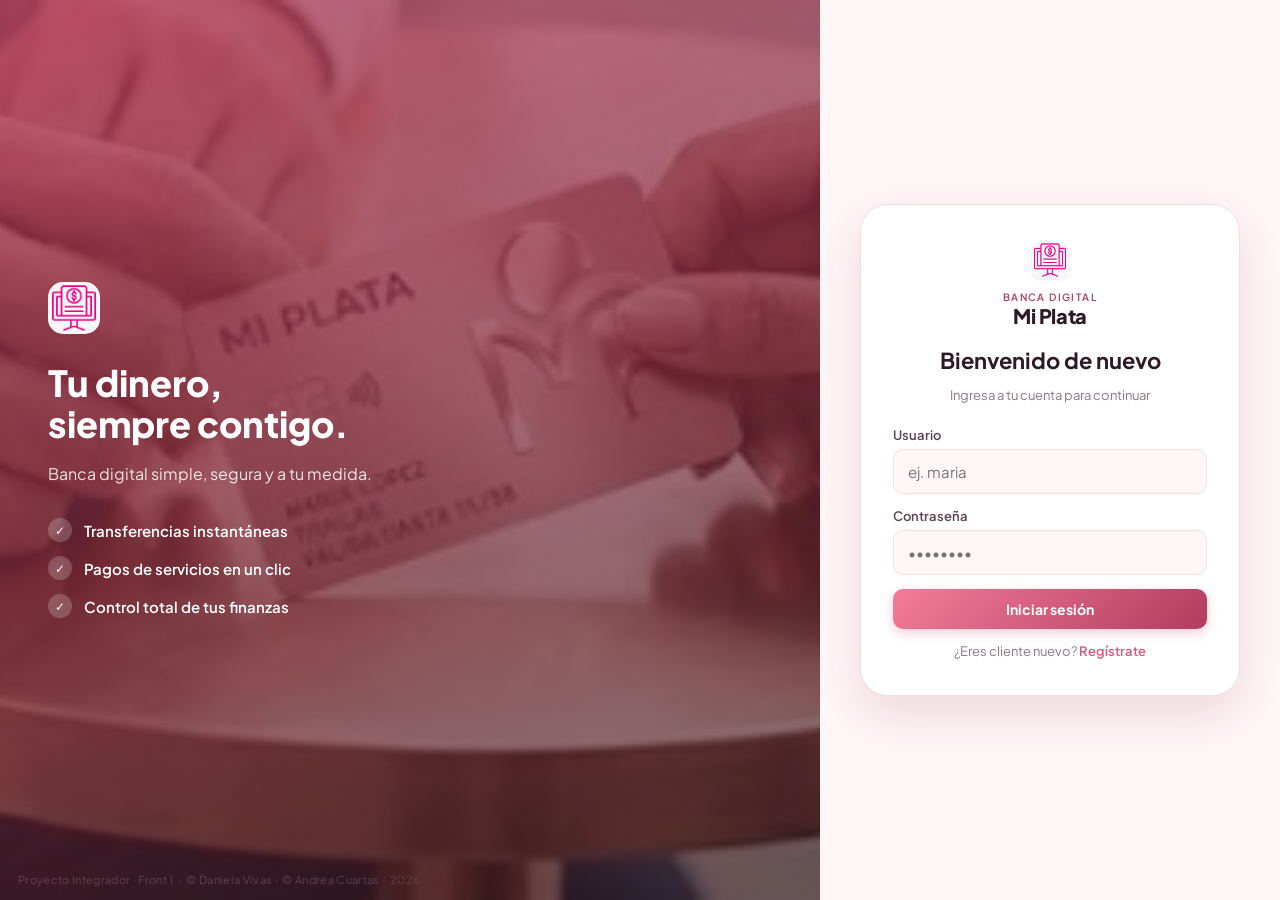
==== commit f40144a8: "cambios en registro de usuario y tienda" ====
--- a/index.html
+++ b/index.html
@@ -37,7 +37,7 @@
 
   <!-- Formulario de login -->
   <div class="login-card-wrap">
-    <div class="login-card">
+    <div class="login-card" id="loginMainCard">
       <div class="logo">
         <div class="logo-mark" style="background:url('img/miplatalogo.jpeg') center/cover no-repeat, #fff;"></div>
         <div style="text-align:center">
@@ -50,7 +50,7 @@
 
       <div id="intentos" class="intentos">⚠ Intento <span id="intentosNum">1</span> de 3</div>
 
-      <form id="formLogin" autocomplete="off">
+      <form id="formLogin" autocomplete="off" novalidate>
         <div class="field">
           <label>Usuario</label>
           <input type="text" id="loginUser" placeholder="ej. maria" required />
@@ -64,13 +64,71 @@
         </button>
       </form>
 
-      <div class="login-hint">
-        Demo: usuario <code>maria</code> · clave <code>1234</code>
+      <div class="register-link">
+        ¿Eres cliente nuevo? <button type="button" id="btnIrRegistro" class="link-btn">Regístrate</button>
+      </div>
+    </div>
+
+    <!-- ── Tarjeta de registro (oculta por defecto) ── -->
+    <div class="login-card hidden" id="registerCard">
+      <div class="logo">
+        <div class="logo-mark" style="background:url('img/miplatalogo.jpeg') center/cover no-repeat, #fff;"></div>
+        <div style="text-align:center">
+          <small>Banca Digital</small>
+          <div>Mi Plata</div>
+        </div>
+      </div>
+      <h1>Crear cuenta</h1>
+      <p class="sub">Únete a Mi Plata en segundos</p>
+
+      <form id="formRegistro" autocomplete="off" novalidate>
+        <div class="field">
+          <label>Nombre completo</label>
+          <input type="text" id="regNombre" placeholder="ej. Ana García" required />
+        </div>
+        <div class="field">
+          <label>Cédula de ciudadanía</label>
+          <input type="text" id="regCedula" placeholder="ej. 12345678" required />
+          <div class="field-hint">Con esta cédula podrán enviarte transferencias</div>
+        </div>
+        <div class="field-row">
+          <div class="field">
+            <label>Celular</label>
+            <input type="tel" id="regCelular" placeholder="+57 300 000 0000" required />
+          </div>
+          <div class="field">
+            <label>Usuario</label>
+            <input type="text" id="regUsuario" placeholder="ej. ana.garcia" required />
+          </div>
+        </div>
+        <div class="field-row">
+          <div class="field">
+            <label>Contraseña</label>
+            <input type="password" id="regPass" placeholder="Mín. 4 caracteres" required />
+          </div>
+          <div class="field">
+            <label>Confirmar</label>
+            <input type="password" id="regPassConf" placeholder="Repetir clave" required />
+          </div>
+        </div>
+        <button type="submit" class="btn btn-primary" style="width:100%;justify-content:center;">
+          Crear cuenta
+        </button>
+      </form>
+
+      <div class="register-link">
+        ¿Ya tienes cuenta? <button type="button" id="btnIrLogin" class="link-btn">Inicia sesión</button>
       </div>
     </div>
   </div>
 
+
 </div>
+
+<!-- Marca de agua: rincón inferior izquierdo de la pantalla de login -->
+<p id="loginWatermark" class="login-watermark">
+  Proyecto Integrador · Front 1 &nbsp;·&nbsp; &copy; Daniela Vivas · &nbsp;&copy; Andrea Cuartas · &nbsp;2026
+</p>
 
 <!-- ============================================================
      APP SHELL
@@ -124,7 +182,7 @@
       <svg viewBox="0 0 24 24" fill="none" stroke-width="2" stroke-linecap="round" stroke-linejoin="round"><rect x="5" y="2" width="14" height="20" rx="2"/><line x1="12" y1="18" x2="12.01" y2="18"/></svg>
       Recargas
     </button>
-    <button class="side-btn" data-action="comprarTC">
+    <button class="side-btn" data-action="tienda">
       <svg viewBox="0 0 24 24" fill="none" stroke-width="2" stroke-linecap="round" stroke-linejoin="round"><rect x="2" y="5" width="20" height="14" rx="2"/><line x1="2" y1="10" x2="22" y2="10"/></svg>
       Comprar a cuotas
     </button>
@@ -138,6 +196,10 @@
       <svg viewBox="0 0 24 24" fill="none" stroke-width="2" stroke-linecap="round" stroke-linejoin="round"><path d="M14 2H6a2 2 0 0 0-2 2v16a2 2 0 0 0 2 2h12a2 2 0 0 0 2-2V8z"/><polyline points="14 2 14 8 20 8"/><line x1="9" y1="13" x2="15" y2="13"/><line x1="9" y1="17" x2="15" y2="17"/></svg>
       Extractos
     </button>
+    <button class="side-btn" data-action="certificados">
+      <svg viewBox="0 0 24 24" fill="none" stroke-width="2" stroke-linecap="round" stroke-linejoin="round"><circle cx="12" cy="8" r="6"/><path d="M15.477 12.89L17 22l-5-3-5 3 1.523-9.11"/></svg>
+      Certificados
+    </button>
 
     <div class="sidebar-spacer"></div>
 
@@ -145,7 +207,7 @@
       <div class="avatar" id="avatarSide">M</div>
       <div class="side-user-info">
         <div class="nombre" id="userNombre">María López</div>
-        <div class="doc" id="userDoc">CC 1.234.567</div>
+        <div class="doc" id="userDoc">CC 1234</div>
       </div>
     </div>
   </aside>
@@ -318,7 +380,7 @@
           </div>
           <input type="file" id="perfilPhotoInput" accept="image/*" hidden />
           <div class="perfil-name" id="perfilNombreCard">María López</div>
-          <div class="perfil-doc" id="perfilDocCard">CC 1.234.567</div>
+          <div class="perfil-doc" id="perfilDocCard">CC 1234</div>
           <div class="perfil-photo-actions">
             <button class="btn btn-ghost" id="btnSubirFoto">📷 Subir foto</button>
             <button class="btn btn-ghost" id="btnQuitarFoto">Quitar</button>
@@ -360,6 +422,12 @@
               <button class="btn btn-primary" id="btnCambiarPass">🔒 Actualizar contraseña</button>
             </div>
           </div>
+
+          <div class="perfil-section">
+            <h3>Mis productos</h3>
+            <div class="desc">Activa productos financieros adicionales para tu cuenta.</div>
+            <div id="listaProductos"></div>
+          </div>
         </div>
       </div>
     </div><!-- /viewPerfil -->
@@ -433,6 +501,28 @@
       </div>
     </div><!-- /viewExtractos -->
 
+    <!-- ====================================================
+         Vista: Certificados  (página completa)
+         ==================================================== -->
+    <div id="viewCertificados" class="view hidden">
+      <button class="back-btn" data-action="inicio">
+        <svg width="14" height="14" viewBox="0 0 24 24" fill="none" stroke="currentColor" stroke-width="2" stroke-linecap="round" stroke-linejoin="round"><line x1="19" y1="12" x2="5" y2="12"/><polyline points="12 19 5 12 12 5"/></svg>
+        Volver al dashboard
+      </button>
+      <div id="certContenido"></div>
+    </div><!-- /viewCertificados -->
+
+    <!-- ====================================================
+         Vista: Tienda — Comprar a cuotas
+         ==================================================== -->
+    <div id="viewTienda" class="view hidden">
+      <button class="back-btn" data-action="inicio">
+        <svg width="14" height="14" viewBox="0 0 24 24" fill="none" stroke="currentColor" stroke-width="2" stroke-linecap="round" stroke-linejoin="round"><line x1="19" y1="12" x2="5" y2="12"/><polyline points="12 19 5 12 12 5"/></svg>
+        Volver al dashboard
+      </button>
+      <div id="tiendaContenido"></div>
+    </div><!-- /viewTienda -->
+
   </main>
 </div><!-- /app -->
 
--- a/css/main.css
+++ b/css/main.css
@@ -544,6 +544,33 @@
   text-align: center; font-size: 12px; color: var(--tinta-3);
 }
 .login-hint code { background: var(--rosa-100); color: var(--rosa-700); padding: 2px 6px; border-radius: 4px; font-size: 11px; }
+.register-link {
+  margin-top: 14px; text-align: center; font-size: 13px; color: var(--tinta-3);
+}
+.link-btn {
+  background: none; border: none; color: var(--rosa-600);
+  font-size: 13px; font-weight: 600; cursor: pointer; padding: 0;
+}
+.link-btn:hover { text-decoration: underline; }
+/* ── Productos del perfil ────────────────────────────────────────────────── */
+.producto-item {
+  display: flex; align-items: center; justify-content: space-between;
+  padding: 14px 16px; border-radius: var(--r-md);
+  border: 1px solid var(--linea); margin-bottom: 10px;
+  background: var(--rosa-50);
+}
+.producto-nombre { font-weight: 600; font-size: 14px; color: var(--tinta-1); }
+.producto-sub    { font-size: 12px; color: var(--tinta-3); margin-top: 3px; }
+
+.login-watermark {
+  position: fixed; bottom: 14px; left: 18px;
+  font-size: 11px; color: var(--tinta-3); letter-spacing: .03em;
+  pointer-events: none; margin: 0;
+  transition: left .3s, transform .3s;
+}
+body:has(#app:not(.hidden)) .login-watermark {
+  left: 50%; transform: translateX(-50%);
+}
 
 .hidden { display: none !important; }
 
@@ -781,6 +808,107 @@
 }
 .seg button.active { background: #fff; color: var(--rosa-700); box-shadow: var(--sombra-sm); }
 
+/* ── Cajero ATM (modal Retirar) ─────────────────────────────────────────── */
+.cajero-grid {
+  display: flex; flex-direction: column; gap: 10px;
+}
+.cajero-opcion {
+  display: flex; flex-direction: column; align-items: flex-start; gap: 4px;
+  padding: 16px 18px; border-radius: var(--r-md);
+  background: var(--rosa-50); border: 1.5px solid var(--linea);
+  text-align: left; transition: border-color .15s, background .15s;
+}
+.cajero-opcion:hover { background: var(--rosa-100); border-color: var(--rosa-400); }
+.cajero-label  { font-size: 14px; font-weight: 700; color: var(--tinta); }
+.cajero-num    { font-size: 12px; color: var(--tinta-3); font-family: monospace; }
+.cajero-detalle { font-size: 12px; color: var(--tinta-2); }
+
+/* ── Certificados ───────────────────────────────────────────────────────── */
+.cert-card {
+  background: #fff; border: 1.5px solid var(--linea);
+  border-radius: var(--r-lg); padding: 22px 24px;
+  box-shadow: var(--sombra-sm); margin-bottom: 16px;
+}
+.cert-card--deuda { border-color: var(--rojo); background: var(--rojo-bg); }
+.cert-header {
+  display: flex; align-items: flex-start; justify-content: space-between;
+  margin-bottom: 18px;
+}
+.cert-tipo { font-size: 11px; font-weight: 700; letter-spacing: .08em;
+             text-transform: uppercase; color: var(--tinta-3); margin-bottom: 4px; }
+.cert-num  { font-size: 15px; font-weight: 700; color: var(--tinta); font-family: monospace; }
+.cert-body { display: flex; flex-direction: column; gap: 0; }
+.cert-row  {
+  display: flex; justify-content: space-between; align-items: baseline;
+  padding: 9px 0; border-bottom: 1px solid var(--linea);
+  font-size: 13px;
+}
+.cert-row:last-child { border-bottom: none; }
+.cert-row span { color: var(--tinta-3); }
+.cert-row b    { font-weight: 700; color: var(--tinta); }
+
+.cert-tributarios {
+  background: #fff; border: 1.5px solid var(--linea);
+  border-radius: var(--r-lg); padding: 22px 24px;
+  box-shadow: var(--sombra-sm); margin-bottom: 16px;
+}
+.cert-tributarios h4 { margin: 0 0 4px; font-size: 15px; font-weight: 700; }
+.cert-trib-grid {
+  display: grid; grid-template-columns: repeat(auto-fill, minmax(160px, 1fr));
+  gap: 12px; margin-top: 14px;
+}
+.cert-trib-btn {
+  display: flex; flex-direction: column; align-items: center; gap: 8px;
+  padding: 18px 12px; border-radius: var(--r-md);
+  background: var(--rosa-50); border: 1.5px solid var(--linea);
+  cursor: pointer; transition: border-color .15s, background .15s;
+}
+.cert-trib-btn:hover { background: var(--rosa-100); border-color: var(--rosa-400); }
+.cert-trib-ico    { font-size: 26px; }
+.cert-trib-nombre { font-size: 12px; font-weight: 700; color: var(--tinta); text-align: center; }
+.cert-trib-anio   { font-size: 11px; color: var(--tinta-3); }
+
+/* ── Tienda (Comprar a cuotas) ──────────────────────────────────────────── */
+.tienda-tc-info {
+  display: flex; align-items: center; justify-content: space-between;
+  background: var(--rosa-100); border: 1.5px solid var(--rosa-300);
+  border-radius: var(--r-md); padding: 12px 16px;
+  font-size: 13px; color: var(--tinta-2); margin-bottom: 18px;
+}
+.tienda-tc-info b { color: var(--tinta); font-weight: 700; }
+.tienda-tc-warn { background: var(--ambar-bg); border-color: var(--ambar); color: var(--ambar); }
+
+.tienda-tabs {
+  display: flex; gap: 6px; flex-wrap: wrap; margin-bottom: 18px;
+}
+.tienda-tab {
+  background: #fff; border: 1.5px solid var(--linea);
+  border-radius: var(--r-sm); padding: 7px 14px;
+  font-size: 12px; font-weight: 600; color: var(--tinta-2);
+  transition: background .15s, border-color .15s, color .15s;
+}
+.tienda-tab:hover  { background: var(--rosa-50); border-color: var(--rosa-300); }
+.tienda-tab.active { background: var(--rosa-600); border-color: var(--rosa-600); color: #fff; }
+
+.tienda-grid {
+  display: grid;
+  grid-template-columns: repeat(auto-fill, minmax(120px, 1fr));
+  gap: 12px;
+}
+.tienda-card {
+  display: flex; flex-direction: column; align-items: center; gap: 8px;
+  padding: 18px 10px; border-radius: var(--r-md);
+  background: #fff; border: 1.5px solid var(--linea);
+  box-shadow: var(--sombra-sm);
+  transition: border-color .15s, background .15s, box-shadow .15s;
+}
+.tienda-card:hover {
+  background: var(--rosa-50); border-color: var(--rosa-400);
+  box-shadow: var(--sombra-md);
+}
+.tienda-emoji  { font-size: 28px; line-height: 1; }
+.tienda-nombre { font-size: 12px; font-weight: 600; color: var(--tinta); text-align: center; }
+
 /* ── Impresión ──────────────────────────────────────────────────────────── */
 @media print {
   body * { visibility: hidden; }
